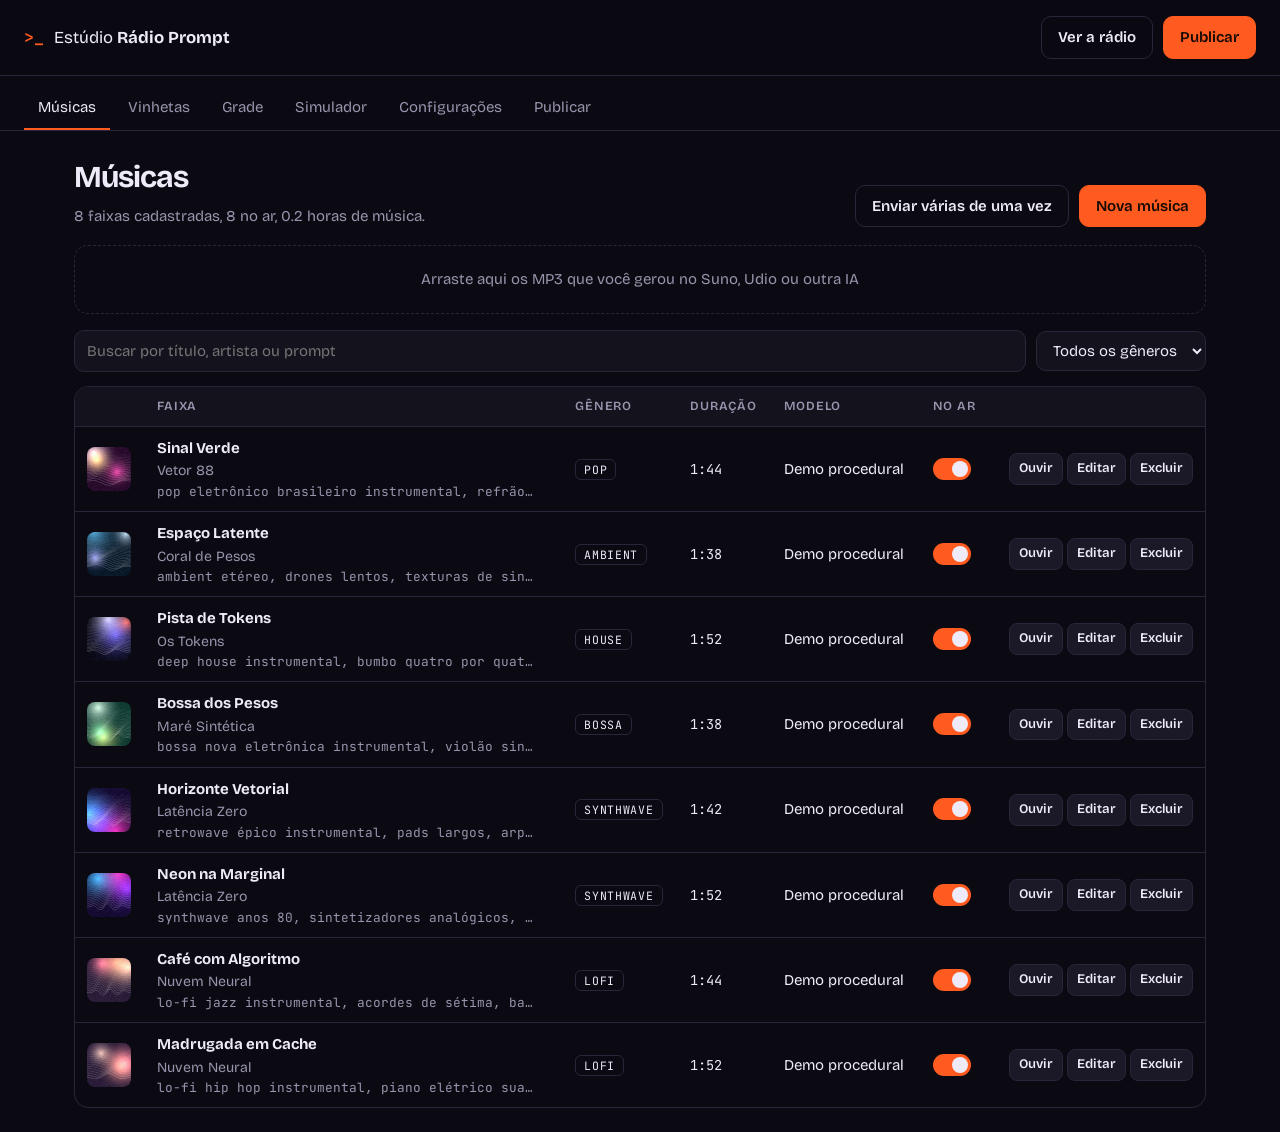
==== admin.html @ 1b1dfe71 "Rádio Prompt: lançamento inicial Player 24h sincronizado, Estúdio de administração, 6 blocos de grad" ====
<!doctype html>
<html lang="pt-BR">
<head>
  <meta charset="utf-8">
  <meta name="viewport" content="width=device-width, initial-scale=1">
  <meta name="robots" content="noindex, nofollow">
  <title>Estúdio · Rádio Prompt</title>
  <link rel="icon" href="assets/icone.svg" type="image/svg+xml">
  <link rel="preconnect" href="https://fonts.googleapis.com">
  <link rel="preconnect" href="https://fonts.gstatic.com" crossorigin>
  <link href="https://fonts.googleapis.com/css2?family=Bricolage+Grotesque:opsz,wght@12..96,400;12..96,600;12..96,800&family=JetBrains+Mono:wght@400;600&display=swap" rel="stylesheet">
  <link rel="stylesheet" href="assets/admin.css">
</head>
<body>
  <header class="topo">
    <div class="marca"><span class="cursor">&gt;_</span> Estúdio <b>Rádio Prompt</b></div>
    <div class="topo-acoes">
      <span class="pendentes" id="pendentes" hidden></span>
      <a class="btn fantasma" href="./" target="_blank">Ver a rádio</a>
      <button class="btn primario" data-ir="publicar">Publicar</button>
    </div>
  </header>

  <nav class="abas" role="tablist">
    <button class="aba ativa" data-aba="musicas">Músicas</button>
    <button class="aba" data-aba="vinhetas">Vinhetas</button>
    <button class="aba" data-aba="grade">Grade</button>
    <button class="aba" data-aba="simulador">Simulador</button>
    <button class="aba" data-aba="config">Configurações</button>
    <button class="aba" data-aba="publicar">Publicar</button>
  </nav>

  <main>
    <!-- MÚSICAS -->
    <section class="painel ativo" id="aba-musicas">
      <div class="cabecalho">
        <div>
          <h1>Músicas</h1>
          <p class="sub" id="resumoMusicas"></p>
        </div>
        <div class="acoes">
          <label class="btn fantasma">Enviar várias de uma vez<input type="file" id="multiplas" accept="audio/*" multiple hidden></label>
          <button class="btn primario" id="novaMusica">Nova música</button>
        </div>
      </div>

      <div class="soltar" id="areaSoltar">Arraste aqui os MP3 que você gerou no Suno, Udio ou outra IA</div>

      <div class="filtros">
        <input type="search" id="buscaMusica" placeholder="Buscar por título, artista ou prompt">
        <select id="filtroGenero"><option value="">Todos os gêneros</option></select>
      </div>
      <div class="tabela-wrap">
        <table class="tabela">
          <thead><tr><th></th><th>Faixa</th><th>Gênero</th><th>Duração</th><th>Modelo</th><th>No ar</th><th></th></tr></thead>
          <tbody id="tabelaMusicas"></tbody>
        </table>
      </div>
    </section>

    <!-- VINHETAS -->
    <section class="painel" id="aba-vinhetas">
      <div class="cabecalho">
        <div>
          <h1>Vinhetas</h1>
          <p class="sub">Identificação toca a cada N músicas. Abertura toca quando muda o bloco da grade.</p>
        </div>
        <button class="btn primario" id="novaVinheta">Nova vinheta</button>
      </div>
      <div class="tabela-wrap">
        <table class="tabela">
          <thead><tr><th>Nome</th><th>Tipo</th><th>Duração</th><th>No ar</th><th></th></tr></thead>
          <tbody id="tabelaVinhetas"></tbody>
        </table>
      </div>
    </section>

    <!-- GRADE -->
    <section class="painel" id="aba-grade">
      <div class="cabecalho">
        <div>
          <h1>Grade de programação</h1>
          <p class="sub">Cada bloco toca músicas dos gêneros escolhidos, em ordem embaralhada que muda todo dia.</p>
        </div>
        <button class="btn primario" id="novoBloco">Novo bloco</button>
      </div>
      <div class="linha-24h" id="previaGrade"></div>
      <div id="alertasGrade"></div>
      <div id="listaGrade" class="lista-grade"></div>
      <p class="dica">Gêneros cadastrados: <span id="generosDisponiveis"></span></p>
    </section>

    <!-- SIMULADOR -->
    <section class="painel" id="aba-simulador">
      <div class="cabecalho">
        <div>
          <h1>Simulador</h1>
          <p class="sub">Veja exatamente o que vai tocar em qualquer dia e horário, com as alterações ainda não publicadas.</p>
        </div>
      </div>
      <div class="filtros">
        <label>Dia <input type="date" id="simData"></label>
        <label>A partir de <input type="time" id="simHora" value="08:00"></label>
        <button class="btn fantasma" id="simAgora">Agora</button>
      </div>
      <div class="estatisticas" id="simStats"></div>
      <div class="tabela-wrap">
        <table class="tabela">
          <thead><tr><th>Horário</th><th>Tipo</th><th>Título</th><th>Bloco</th><th>Duração</th></tr></thead>
          <tbody id="simTabela"></tbody>
        </table>
      </div>
    </section>

    <!-- CONFIG -->
    <section class="painel" id="aba-config">
      <div class="cabecalho"><div><h1>Configurações da rádio</h1></div></div>
      <form class="formulario" id="formConfig">
        <label>Nome da rádio<input name="nome" required></label>
        <label>Slogan<input name="slogan"></label>
        <label>Vinheta de identificação a cada quantas músicas<input name="vinhetaACadaMusicas" type="number" min="0" max="20"></label>
        <label class="check"><input name="aberturaDeBloco" type="checkbox"> Tocar vinheta de abertura quando muda o bloco</label>
        <label>Fuso horário da grade<input name="fusoHorario" placeholder="America/Sao_Paulo"></label>
        <label>Instagram (sem @)<input name="instagram"></label>
        <label>WhatsApp (só números, com DDD)<input name="whatsapp"></label>
        <label>E-mail de contato<input name="email" type="email"></label>
      </form>
    </section>

    <!-- PUBLICAR -->
    <section class="painel" id="aba-publicar">
      <div class="cabecalho">
        <div>
          <h1>Publicar no GitHub</h1>
          <p class="sub">Envia músicas, vinhetas e grade direto para o repositório. O GitHub Pages atualiza a rádio em 1 a 2 minutos.</p>
        </div>
      </div>
      <div class="publicar-grid">
        <form class="formulario" id="formGithub">
          <label>Usuário ou organização no GitHub<input name="dono" placeholder="witterveloso" required></label>
          <label>Nome do repositório<input name="repo" placeholder="radio-prompt" required></label>
          <label>Branch<input name="branch" value="main" required></label>
          <label>Token de acesso (fine-grained, permissão Contents: Read and write)<input name="token" type="password" autocomplete="off" required></label>
          <p class="dica">O token fica salvo só neste navegador. Sem ele, ninguém consegue publicar, mesmo que abra esta página.</p>
          <div class="acoes">
            <button type="button" class="btn fantasma" id="testarGithub">Testar conexão</button>
            <button type="button" class="btn fantasma" id="esquecerToken">Esquecer token</button>
          </div>
        </form>
        <div class="publicar-lado">
          <h2>Alterações a publicar</h2>
          <ul id="listaPendentes" class="lista-pendentes"></ul>
          <button class="btn primario grande" id="publicarAgora">Publicar alterações</button>
          <button class="btn fantasma" id="baixarDados">Baixar arquivos de dados (.json)</button>
          <pre class="log" id="logPublicar"></pre>
        </div>
      </div>
    </section>
  </main>

  <!-- modal de edição -->
  <dialog id="modal">
    <form method="dialog" class="formulario" id="formModal">
      <h2 id="modalTitulo">Música</h2>
      <div id="modalCampos"></div>
      <div class="acoes fim">
        <button value="cancelar" class="btn fantasma" formnovalidate>Cancelar</button>
        <button value="salvar" class="btn primario" id="modalSalvar">Salvar</button>
      </div>
    </form>
  </dialog>

  <audio id="previa"></audio>
  <script type="module" src="assets/admin.js"></script>
</body>
</html>
---- assets/admin.css ----
:root {
  --fundo: #0b0a12; --painel: #14121d; --painel-2: #1b1828; --borda: #2a2639;
  --texto: #efeaf7; --suave: #9a93ad; --sinal: #ff5a1f; --lilas: #b9a6ff; --verde: #7dffb2; --perigo: #ff5d6c;
  --mono: "JetBrains Mono", ui-monospace, Menlo, monospace; --titulo: "Bricolage Grotesque", system-ui, sans-serif;
}
* { box-sizing: border-box; }
body { margin: 0; background: var(--fundo); color: var(--texto); font-family: var(--titulo); font-size: 15px; line-height: 1.5; }
button, input, select, textarea { font: inherit; color: inherit; }
.topo { display: flex; align-items: center; justify-content: space-between; gap: 12px; padding: 16px 24px; border-bottom: 1px solid var(--borda); position: sticky; top: 0; background: #0b0a12f2; z-index: 5; flex-wrap: wrap; }
.marca { font-size: 1.05rem; }
.marca .cursor { font-family: var(--mono); color: var(--sinal); font-weight: 600; margin-right: 6px; }
.topo-acoes { display: flex; gap: 10px; align-items: center; }
.pendentes { font-family: var(--mono); font-size: .78rem; color: var(--sinal); border: 1px solid #ff5a1f66; border-radius: 999px; padding: 4px 10px; }
.abas { display: flex; gap: 4px; padding: 10px 24px 0; border-bottom: 1px solid var(--borda); overflow-x: auto; }
.aba { background: none; border: 0; padding: 10px 14px; color: var(--suave); cursor: pointer; border-bottom: 2px solid transparent; white-space: nowrap; }
.aba.ativa { color: var(--texto); border-color: var(--sinal); }
main { max-width: 1180px; margin: 0 auto; padding: 24px; }
.painel { display: none; }
.painel.ativo { display: block; }
.cabecalho { display: flex; justify-content: space-between; align-items: flex-end; gap: 16px; margin-bottom: 18px; flex-wrap: wrap; }
h1 { margin: 0; font-size: 1.9rem; letter-spacing: -.03em; }
h2 { margin: 0 0 12px; font-size: 1.15rem; }
.sub { margin: 4px 0 0; color: var(--suave); }
.acoes { display: flex; gap: 10px; flex-wrap: wrap; align-items: center; }
.acoes.fim { justify-content: flex-end; margin-top: 8px; }
.btn { display: inline-flex; align-items: center; gap: 8px; padding: 9px 16px; border-radius: 10px; border: 1px solid var(--borda); background: var(--painel-2); cursor: pointer; text-decoration: none; color: var(--texto); font-weight: 600; }
.btn:hover { border-color: var(--lilas); }
.btn.primario { background: var(--sinal); border-color: var(--sinal); color: #160a04; }
.btn.fantasma { background: transparent; }
.btn.grande { padding: 14px 20px; font-size: 1.05rem; width: 100%; justify-content: center; }
.btn.mini { padding: 5px 9px; font-size: .82rem; border-radius: 8px; }
.btn.perigo:hover { border-color: var(--perigo); color: var(--perigo); }
.btn:disabled { opacity: .5; cursor: wait; }

.soltar { border: 1.5px dashed var(--borda); border-radius: 14px; padding: 22px; text-align: center; color: var(--suave); margin-bottom: 16px; transition: .2s; }
.soltar.sobre { border-color: var(--sinal); color: var(--texto); background: #ff5a1f12; }
.filtros { display: flex; gap: 10px; margin-bottom: 14px; flex-wrap: wrap; align-items: center; }
.filtros label { display: flex; gap: 8px; align-items: center; color: var(--suave); }
input, select, textarea { background: var(--painel); border: 1px solid var(--borda); border-radius: 10px; padding: 9px 12px; outline: none; }
input:focus, select:focus, textarea:focus { border-color: var(--lilas); }
.filtros input[type=search] { flex: 1; min-width: 220px; }

.tabela-wrap { overflow-x: auto; border: 1px solid var(--borda); border-radius: 14px; }
.tabela { width: 100%; border-collapse: collapse; }
.tabela th { text-align: left; font-weight: 600; font-size: .78rem; text-transform: uppercase; letter-spacing: .06em; color: var(--suave); padding: 10px 12px; border-bottom: 1px solid var(--borda); background: var(--painel); }
.tabela td { padding: 10px 12px; border-bottom: 1px solid var(--borda); vertical-align: middle; }
.tabela tr:last-child td { border-bottom: 0; }
.tabela canvas, .tabela img.capa { width: 44px; height: 44px; border-radius: 8px; display: block; object-fit: cover; }
.tabela .t b { display: block; }
.tabela .t span { color: var(--suave); font-size: .88rem; }
.tabela .p { color: var(--suave); font-size: .8rem; font-family: var(--mono); max-width: 380px; overflow: hidden; text-overflow: ellipsis; white-space: nowrap; }
.tabela .novo { font-family: var(--mono); font-size: .68rem; color: var(--verde); border: 1px solid #7dffb255; padding: 1px 6px; border-radius: 6px; margin-left: 6px; }
.tabela .mono { font-family: var(--mono); font-size: .85rem; }
.tabela .linha-vinheta td { color: var(--lilas); }
.tabela .linha-atual td { background: #ff5a1f14; }
.td-acoes { white-space: nowrap; text-align: right; }
.tag { font-family: var(--mono); font-size: .72rem; text-transform: uppercase; letter-spacing: .06em; padding: 2px 8px; border-radius: 6px; border: 1px solid var(--borda); }
.tag.zero { border-color: var(--perigo); color: var(--perigo); }
.vazio { padding: 28px; text-align: center; color: var(--suave); }
.dica { color: var(--suave); font-size: .88rem; }

.chave { position: relative; width: 38px; height: 22px; display: inline-block; }
.chave input { opacity: 0; width: 0; height: 0; }
.chave span { position: absolute; inset: 0; background: var(--borda); border-radius: 22px; cursor: pointer; transition: .2s; }
.chave span::before { content: ""; position: absolute; width: 16px; height: 16px; left: 3px; top: 3px; background: var(--texto); border-radius: 50%; transition: .2s; }
.chave input:checked + span { background: var(--sinal); }
.chave input:checked + span::before { transform: translateX(16px); }

.linha-24h { display: flex; height: 30px; border-radius: 10px; overflow: hidden; border: 1px solid var(--borda); margin-bottom: 14px; }
.linha-24h div { height: 100%; font-size: .7rem; font-family: var(--mono); padding: 6px; white-space: nowrap; overflow: hidden; border-right: 1px solid var(--fundo); }
.lista-grade { display: grid; gap: 12px; }
.bloco-edit { display: grid; grid-template-columns: 1.2fr 110px 110px 1.6fr auto; gap: 10px; align-items: start; padding: 14px; border: 1px solid var(--borda); border-radius: 14px; background: var(--painel); }
.bloco-edit label { display: flex; flex-direction: column; gap: 4px; font-size: .78rem; color: var(--suave); }
.bloco-edit textarea { grid-column: 1 / -2; min-height: 44px; resize: vertical; }
.bloco-edit .gs { display: flex; flex-wrap: wrap; gap: 6px; margin-top: 4px; }
.alerta { padding: 10px 14px; border-radius: 10px; margin-bottom: 10px; border: 1px solid #ff5d6c66; color: #ffb3ba; background: #ff5d6c12; }
.alerta.ok { border-color: #7dffb255; color: var(--verde); background: #7dffb20f; }

.formulario { display: grid; gap: 14px; max-width: 640px; }
.formulario label { display: flex; flex-direction: column; gap: 6px; color: var(--suave); font-size: .9rem; }
.formulario label.check { flex-direction: row; align-items: center; gap: 10px; color: var(--texto); }
.formulario textarea { min-height: 110px; resize: vertical; font-family: var(--mono); font-size: .88rem; }
.duas { display: grid; grid-template-columns: 1fr 1fr; gap: 12px; }

.estatisticas { display: grid; grid-template-columns: repeat(auto-fill, minmax(170px, 1fr)); gap: 10px; margin-bottom: 14px; }
.estatisticas div { border: 1px solid var(--borda); border-radius: 12px; padding: 12px; background: var(--painel); }
.estatisticas b { display: block; font-size: 1.4rem; }
.estatisticas span { color: var(--suave); font-size: .82rem; }

.publicar-grid { display: grid; grid-template-columns: 1fr 1fr; gap: 28px; }
.publicar-lado { display: flex; flex-direction: column; gap: 10px; }
.lista-pendentes { list-style: none; padding: 0; margin: 0 0 6px; border: 1px solid var(--borda); border-radius: 12px; max-height: 260px; overflow: auto; }
.lista-pendentes li { padding: 8px 12px; border-bottom: 1px solid var(--borda); font-family: var(--mono); font-size: .8rem; }
.lista-pendentes li:last-child { border-bottom: 0; }
.log { background: #07060b; border: 1px solid var(--borda); border-radius: 12px; padding: 12px; font-family: var(--mono); font-size: .78rem; min-height: 80px; max-height: 260px; overflow: auto; white-space: pre-wrap; color: var(--suave); margin: 0; }

dialog { background: var(--painel); color: var(--texto); border: 1px solid var(--borda); border-radius: 18px; padding: 24px; width: min(680px, 94vw); }
dialog::backdrop { background: #000a; backdrop-filter: blur(3px); }
dialog .formulario { max-width: none; }

.toast { position: fixed; bottom: 22px; left: 50%; transform: translateX(-50%); background: var(--texto); color: var(--fundo); padding: 10px 16px; border-radius: 10px; font-weight: 600; z-index: 20; }

@media (max-width: 820px) {
  main { padding: 16px; }
  .topo { padding: 12px 16px; }
  .abas { padding: 6px 16px 0; }
  .bloco-edit { grid-template-columns: 1fr 1fr; }
  .bloco-edit textarea { grid-column: 1 / -1; }
  .publicar-grid, .duas { grid-template-columns: 1fr; }
  .tabela .p { max-width: 180px; }
}
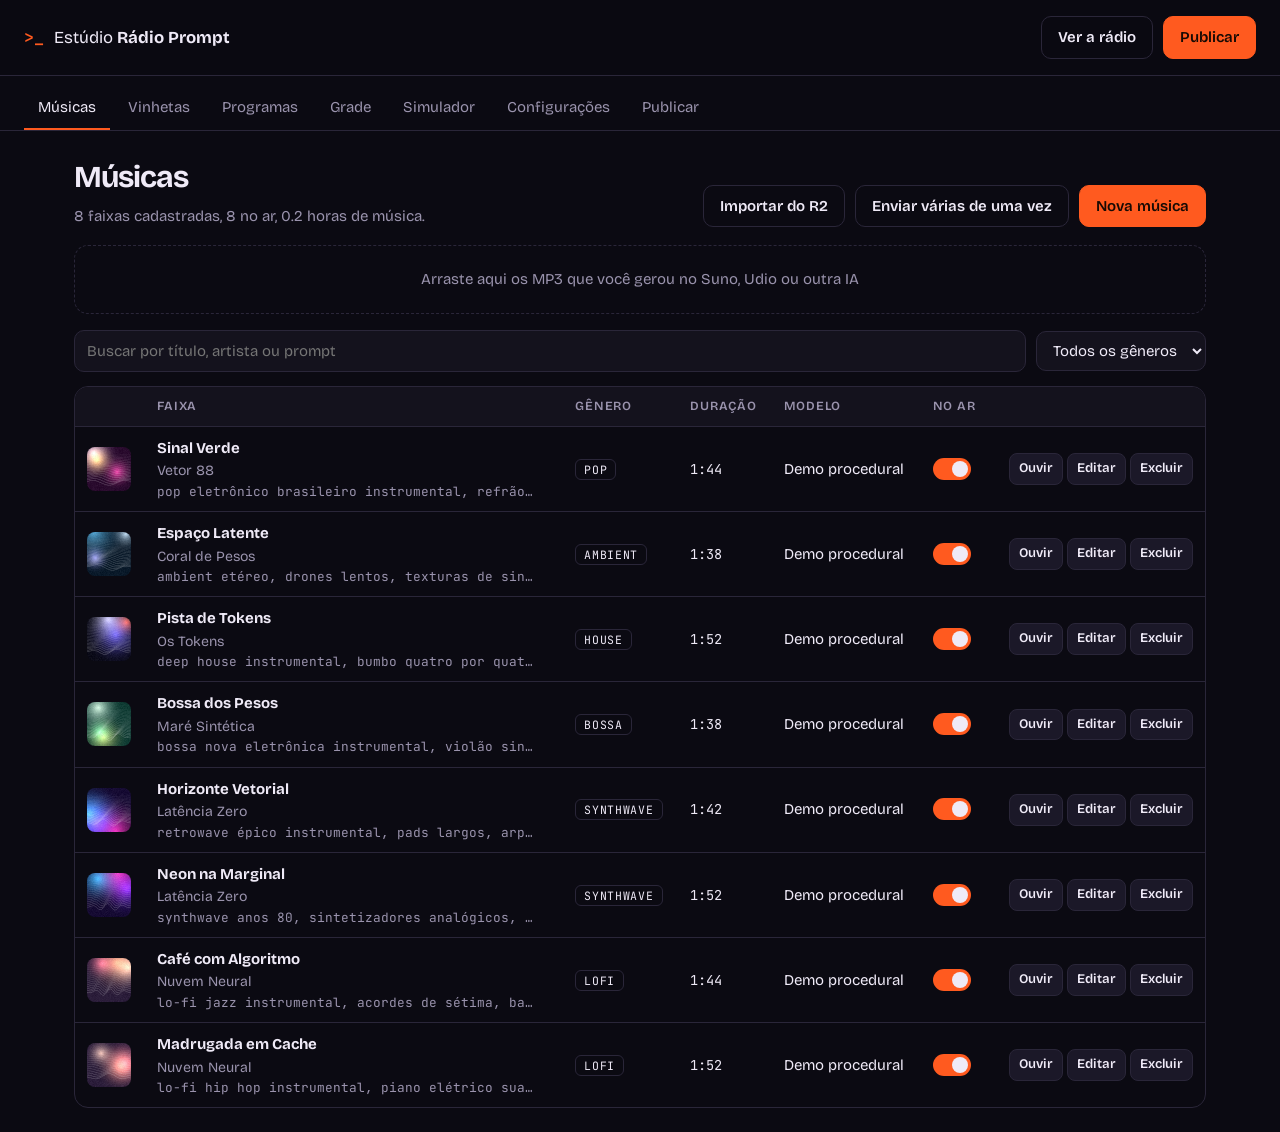
==== commit 4c7cbe67: "feat: sistema de Programas, grade por dia da semana e integração Cloudflare R2 - Programas (shows/po" ====
--- a/admin.html
+++ b/admin.html
@@ -24,6 +24,7 @@
   <nav class="abas" role="tablist">
     <button class="aba ativa" data-aba="musicas">Músicas</button>
     <button class="aba" data-aba="vinhetas">Vinhetas</button>
+    <button class="aba" data-aba="programas">Programas</button>
     <button class="aba" data-aba="grade">Grade</button>
     <button class="aba" data-aba="simulador">Simulador</button>
     <button class="aba" data-aba="config">Configurações</button>
@@ -39,6 +40,7 @@
           <p class="sub" id="resumoMusicas"></p>
         </div>
         <div class="acoes">
+          <button class="btn fantasma" id="importarR2">Importar do R2</button>
           <label class="btn fantasma">Enviar várias de uma vez<input type="file" id="multiplas" accept="audio/*" multiple hidden></label>
           <button class="btn primario" id="novaMusica">Nova música</button>
         </div>
@@ -75,12 +77,24 @@
       </div>
     </section>
 
+    <!-- PROGRAMAS -->
+    <section class="painel" id="aba-programas">
+      <div class="cabecalho">
+        <div>
+          <h1>Programas</h1>
+          <p class="sub">Shows, podcasts e conteúdo especial. Associe um programa a um bloco da grade para ele tocar nos horários certos.</p>
+        </div>
+        <button class="btn primario" id="novoPrograma">Novo programa</button>
+      </div>
+      <div id="listaProgramas" class="lista-programas"></div>
+    </section>
+
     <!-- GRADE -->
     <section class="painel" id="aba-grade">
       <div class="cabecalho">
         <div>
           <h1>Grade de programação</h1>
-          <p class="sub">Cada bloco toca músicas dos gêneros escolhidos, em ordem embaralhada que muda todo dia.</p>
+          <p class="sub">Cada bloco define o que toca em um horário. Blocos musicais tocam gêneros; blocos de programa tocam episódios.</p>
         </div>
         <button class="btn primario" id="novoBloco">Novo bloco</button>
       </div>
@@ -125,6 +139,26 @@
         <label>WhatsApp (só números, com DDD)<input name="whatsapp"></label>
         <label>E-mail de contato<input name="email" type="email"></label>
       </form>
+
+      <hr class="secao-hr">
+      <h2 class="secao-titulo">Cloudflare R2 (armazenamento de áudio)</h2>
+      <p class="dica">Configure o R2 para hospedar MP3s fora do GitHub. Arquivos grandes (mais de 50 MB) precisam do R2. As credenciais ficam salvas só neste navegador.</p>
+      <form class="formulario" id="formR2">
+        <div class="duas">
+          <label>Account ID<input name="accountId" placeholder="abc123def456..." autocomplete="off"></label>
+          <label>Bucket<input name="bucket" placeholder="radio-prompt-audio" autocomplete="off"></label>
+        </div>
+        <div class="duas">
+          <label>Access Key ID<input name="accessKeyId" autocomplete="off"></label>
+          <label>Secret Access Key<input name="secretAccessKey" type="password" autocomplete="off"></label>
+        </div>
+        <label>URL pública do bucket (seu domínio R2 ou r2.dev)<input name="publicUrl" placeholder="https://audio.radioprompt.com" autocomplete="off"></label>
+        <div class="acoes">
+          <button type="button" class="btn fantasma" id="testarR2">Testar conexão</button>
+          <button type="button" class="btn fantasma" id="esquecerR2">Esquecer credenciais</button>
+        </div>
+        <p class="dica">Lembre de configurar o CORS no R2 para permitir uploads do seu domínio do GitHub Pages.</p>
+      </form>
     </section>
 
     <!-- PUBLICAR -->
@@ -132,7 +166,7 @@
       <div class="cabecalho">
         <div>
           <h1>Publicar no GitHub</h1>
-          <p class="sub">Envia músicas, vinhetas e grade direto para o repositório. O GitHub Pages atualiza a rádio em 1 a 2 minutos.</p>
+          <p class="sub">Envia músicas, vinhetas, programas e grade direto para o repositório. O GitHub Pages atualiza a rádio em 1 a 2 minutos.</p>
         </div>
       </div>
       <div class="publicar-grid">
@@ -161,7 +195,7 @@
   <!-- modal de edição -->
   <dialog id="modal">
     <form method="dialog" class="formulario" id="formModal">
-      <h2 id="modalTitulo">Música</h2>
+      <h2 id="modalTitulo">Editar</h2>
       <div id="modalCampos"></div>
       <div class="acoes fim">
         <button value="cancelar" class="btn fantasma" formnovalidate>Cancelar</button>
--- a/assets/admin.css
+++ b/assets/admin.css
@@ -100,6 +100,28 @@
 
 .toast { position: fixed; bottom: 22px; left: 50%; transform: translateX(-50%); background: var(--texto); color: var(--fundo); padding: 10px 16px; border-radius: 10px; font-weight: 600; z-index: 20; }
 
+/* Programas */
+.lista-programas { display: grid; gap: 14px; }
+.programa-card { border: 1px solid var(--borda); border-radius: 14px; background: var(--painel); overflow: hidden; }
+.programa-cabecalho { display: flex; align-items: center; gap: 12px; padding: 14px 16px; }
+.programa-info { flex: 1; min-width: 0; }
+.programa-info strong { display: block; font-size: 1.05rem; }
+.programa-info span { color: var(--suave); font-size: .85rem; }
+.programa-acoes { display: flex; gap: 8px; align-items: center; }
+.programa-episodios { border-top: 1px solid var(--borda); background: var(--painel-2); }
+.programa-episodios table { width: 100%; }
+.ep-acoes-linha { display: flex; gap: 8px; padding: 10px 16px; border-top: 1px dashed var(--borda); }
+
+/* Dias da semana na grade */
+.dias-semana { display: flex; gap: 6px; flex-wrap: wrap; margin-top: 6px; }
+.dias-semana label { display: flex; align-items: center; gap: 4px; font-size: .78rem; color: var(--suave); cursor: pointer; }
+.dias-semana input { width: 14px; height: 14px; }
+.bloco-tipo { font-family: var(--mono); font-size: .78rem; padding: 2px 8px; border-radius: 6px; border: 1px solid var(--borda); }
+
+/* Separadores de seção */
+.secao-hr { border: 0; border-top: 1px solid var(--borda); margin: 28px 0 20px; }
+.secao-titulo { font-size: 1.1rem; margin: 0 0 8px; color: var(--lilas); }
+
 @media (max-width: 820px) {
   main { padding: 16px; }
   .topo { padding: 12px 16px; }
